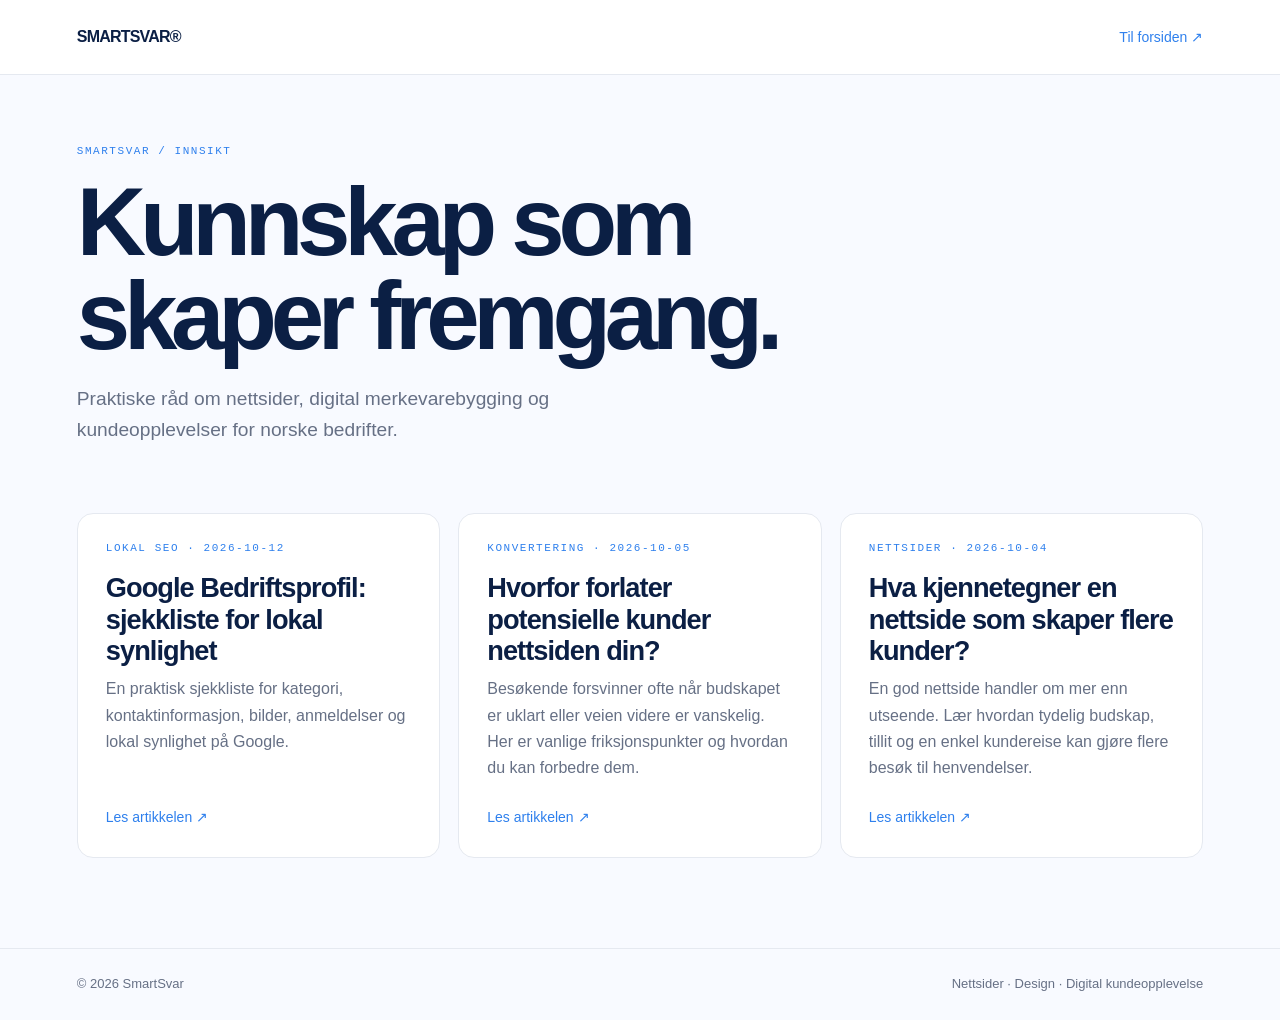
==== public/blog/index.html @ bfed8d49 "Add weekly local SEO guide on Google Business Profile" ====
<!doctype html>
<html lang="no"><head><meta charset="utf-8"><meta name="viewport" content="width=device-width, initial-scale=1"><title>Artikler og innsikt | SmartSvar</title><meta name="description" content="Praktiske råd om nettsider, digital merkevarebygging og kundeopplevelser for norske bedrifter."><link rel="canonical" href="https://smartsvar.no/blog/"><meta property="og:title" content="Artikler og innsikt | SmartSvar"><meta property="og:description" content="Praktiske råd om nettsider, digital merkevarebygging og kundeopplevelser."><style>
:root{--ink:#0b1f44;--blue:#2f80ed;--muted:#667085;--line:#e5e9f0}*{box-sizing:border-box}body{margin:0;background:#f8faff;color:var(--ink);font-family:Inter,Arial,sans-serif;line-height:1.65}.top{padding:24px 6vw;border-bottom:1px solid var(--line);display:flex;justify-content:space-between;align-items:center;background:#fff}.brand{font-weight:800;letter-spacing:-.05em;color:var(--ink);text-decoration:none}.top a:last-child{color:var(--blue);text-decoration:none;font-size:14px}.hero{padding:70px 6vw 48px;max-width:1000px}.eyebrow{text-transform:uppercase;letter-spacing:.14em;font:11px monospace;color:var(--blue)}h1{font-size:clamp(3rem,8vw,6rem);line-height:.98;letter-spacing:-.065em;margin:18px 0}.hero p{font-size:1.2rem;color:#667085;max-width:620px}.grid{display:grid;grid-template-columns:repeat(auto-fit,minmax(280px,1fr));gap:18px;padding:0 6vw 90px}.card{display:flex;flex-direction:column;min-height:270px;background:#fff;border:1px solid var(--line);border-radius:16px;padding:28px;color:inherit;text-decoration:none;transition:transform .2s,border-color .2s}.card:hover{transform:translateY(-3px);border-color:#9bbdf4}.card h2{font-size:1.7rem;line-height:1.15;letter-spacing:-.035em;margin:18px 0 10px}.card p{color:#667085;margin:0 0 24px}.card span{color:var(--blue);margin-top:auto;font-size:14px}.empty{color:var(--muted)}.footer{border-top:1px solid var(--line);padding:24px 6vw;color:var(--muted);font-size:13px;display:flex;justify-content:space-between;gap:16px;flex-wrap:wrap}
</style></head><body><header class="top"><a class="brand" href="/">SMARTSVAR®</a><a href="/">Til forsiden ↗</a></header><main><section class="hero"><div class="eyebrow">SMARTSVAR / INNSIKT</div><h1>Kunnskap som<br>skaper fremgang.</h1><p>Praktiske råd om nettsider, digital merkevarebygging og kundeopplevelser for norske bedrifter.</p></section><section class="grid"><a class="card" href="/blog/google-bedriftsprofil-lokal-synlighet/"><div class="eyebrow">Lokal SEO · 2026-10-12</div><h2>Google Bedriftsprofil: sjekkliste for lokal synlighet</h2><p>En praktisk sjekkliste for kategori, kontaktinformasjon, bilder, anmeldelser og lokal synlighet på Google.</p><span>Les artikkelen ↗</span></a>
<a class="card" href="/blog/derfor-forlater-kunder-nettsiden/"><div class="eyebrow">Konvertering · 2026-10-05</div><h2>Hvorfor forlater potensielle kunder nettsiden din?</h2><p>Besøkende forsvinner ofte når budskapet er uklart eller veien videre er vanskelig. Her er vanlige friksjonspunkter og hvordan du kan forbedre dem.</p><span>Les artikkelen ↗</span></a>
<a class="card" href="/blog/nettside-som-skaper-kunder/"><div class="eyebrow">Nettsider · 2026-10-04</div><h2>Hva kjennetegner en nettside som skaper flere kunder?</h2><p>En god nettside handler om mer enn utseende. Lær hvordan tydelig budskap, tillit og en enkel kundereise kan gjøre flere besøk til henvendelser.</p><span>Les artikkelen ↗</span></a></section></main><footer class="footer"><span>© 2026 SmartSvar</span><span>Nettsider · Design · Digital kundeopplevelse</span></footer></body></html>
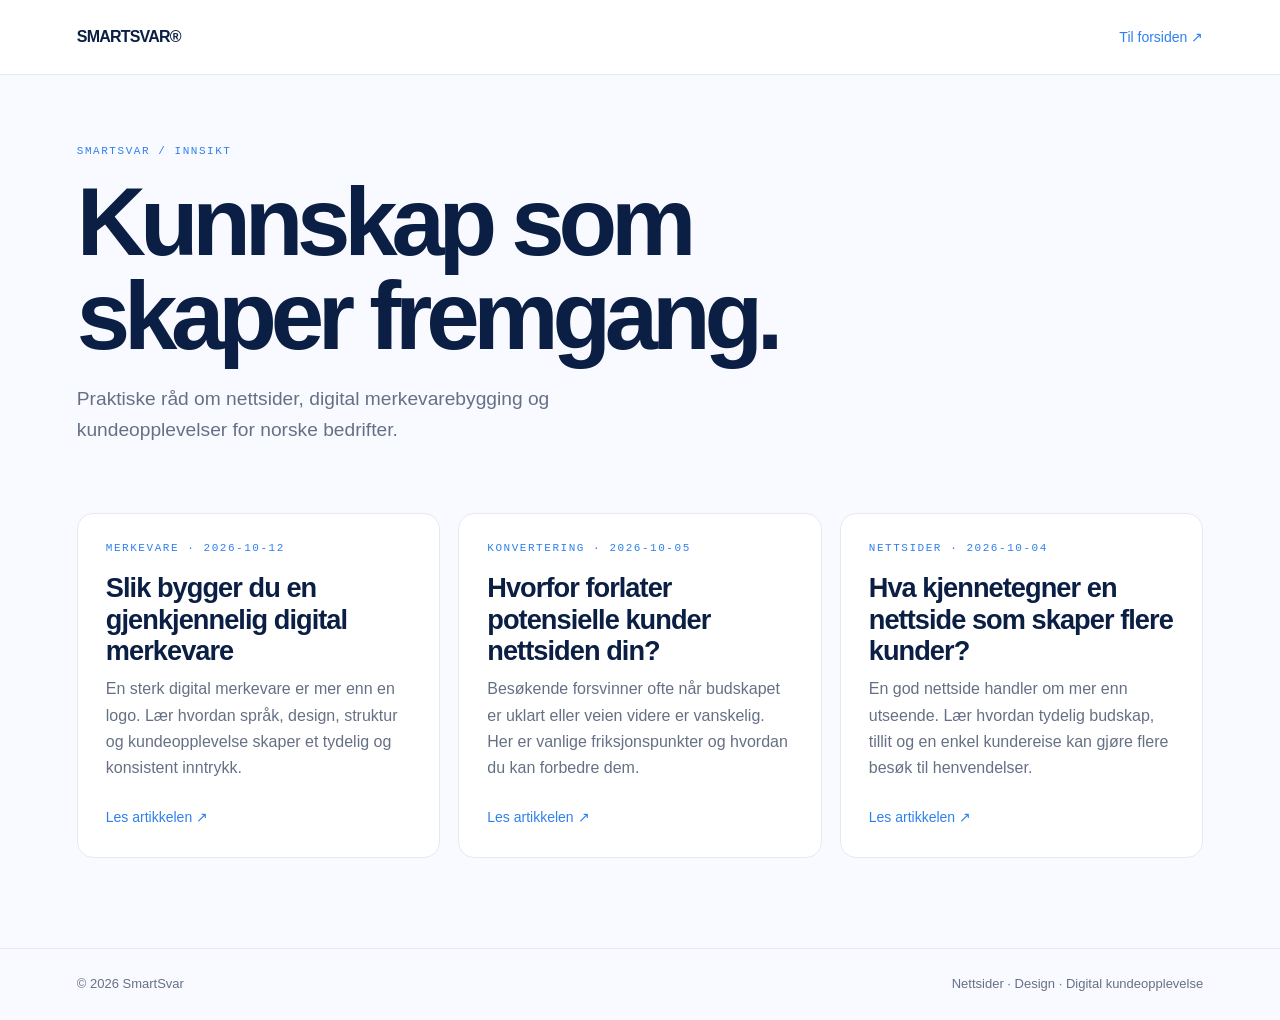
==== commit 77f61b8a: "Publish scheduled SmartSvar blog article" ====
--- a/public/blog/index.html
+++ b/public/blog/index.html
@@ -1,6 +1,6 @@
 <!doctype html>
 <html lang="no"><head><meta charset="utf-8"><meta name="viewport" content="width=device-width, initial-scale=1"><title>Artikler og innsikt | SmartSvar</title><meta name="description" content="Praktiske råd om nettsider, digital merkevarebygging og kundeopplevelser for norske bedrifter."><link rel="canonical" href="https://smartsvar.no/blog/"><meta property="og:title" content="Artikler og innsikt | SmartSvar"><meta property="og:description" content="Praktiske råd om nettsider, digital merkevarebygging og kundeopplevelser."><style>
 :root{--ink:#0b1f44;--blue:#2f80ed;--muted:#667085;--line:#e5e9f0}*{box-sizing:border-box}body{margin:0;background:#f8faff;color:var(--ink);font-family:Inter,Arial,sans-serif;line-height:1.65}.top{padding:24px 6vw;border-bottom:1px solid var(--line);display:flex;justify-content:space-between;align-items:center;background:#fff}.brand{font-weight:800;letter-spacing:-.05em;color:var(--ink);text-decoration:none}.top a:last-child{color:var(--blue);text-decoration:none;font-size:14px}.hero{padding:70px 6vw 48px;max-width:1000px}.eyebrow{text-transform:uppercase;letter-spacing:.14em;font:11px monospace;color:var(--blue)}h1{font-size:clamp(3rem,8vw,6rem);line-height:.98;letter-spacing:-.065em;margin:18px 0}.hero p{font-size:1.2rem;color:#667085;max-width:620px}.grid{display:grid;grid-template-columns:repeat(auto-fit,minmax(280px,1fr));gap:18px;padding:0 6vw 90px}.card{display:flex;flex-direction:column;min-height:270px;background:#fff;border:1px solid var(--line);border-radius:16px;padding:28px;color:inherit;text-decoration:none;transition:transform .2s,border-color .2s}.card:hover{transform:translateY(-3px);border-color:#9bbdf4}.card h2{font-size:1.7rem;line-height:1.15;letter-spacing:-.035em;margin:18px 0 10px}.card p{color:#667085;margin:0 0 24px}.card span{color:var(--blue);margin-top:auto;font-size:14px}.empty{color:var(--muted)}.footer{border-top:1px solid var(--line);padding:24px 6vw;color:var(--muted);font-size:13px;display:flex;justify-content:space-between;gap:16px;flex-wrap:wrap}
-</style></head><body><header class="top"><a class="brand" href="/">SMARTSVAR®</a><a href="/">Til forsiden ↗</a></header><main><section class="hero"><div class="eyebrow">SMARTSVAR / INNSIKT</div><h1>Kunnskap som<br>skaper fremgang.</h1><p>Praktiske råd om nettsider, digital merkevarebygging og kundeopplevelser for norske bedrifter.</p></section><section class="grid"><a class="card" href="/blog/google-bedriftsprofil-lokal-synlighet/"><div class="eyebrow">Lokal SEO · 2026-10-12</div><h2>Google Bedriftsprofil: sjekkliste for lokal synlighet</h2><p>En praktisk sjekkliste for kategori, kontaktinformasjon, bilder, anmeldelser og lokal synlighet på Google.</p><span>Les artikkelen ↗</span></a>
+</style></head><body><header class="top"><a class="brand" href="/">SMARTSVAR®</a><a href="/">Til forsiden ↗</a></header><main><section class="hero"><div class="eyebrow">SMARTSVAR / INNSIKT</div><h1>Kunnskap som<br>skaper fremgang.</h1><p>Praktiske råd om nettsider, digital merkevarebygging og kundeopplevelser for norske bedrifter.</p></section><section class="grid"><a class="card" href="/blog/slik-bygger-du-en-gjenkjennelig-merkevare/"><div class="eyebrow">Merkevare · 2026-10-12</div><h2>Slik bygger du en gjenkjennelig digital merkevare</h2><p>En sterk digital merkevare er mer enn en logo. Lær hvordan språk, design, struktur og kundeopplevelse skaper et tydelig og konsistent inntrykk.</p><span>Les artikkelen ↗</span></a>
 <a class="card" href="/blog/derfor-forlater-kunder-nettsiden/"><div class="eyebrow">Konvertering · 2026-10-05</div><h2>Hvorfor forlater potensielle kunder nettsiden din?</h2><p>Besøkende forsvinner ofte når budskapet er uklart eller veien videre er vanskelig. Her er vanlige friksjonspunkter og hvordan du kan forbedre dem.</p><span>Les artikkelen ↗</span></a>
 <a class="card" href="/blog/nettside-som-skaper-kunder/"><div class="eyebrow">Nettsider · 2026-10-04</div><h2>Hva kjennetegner en nettside som skaper flere kunder?</h2><p>En god nettside handler om mer enn utseende. Lær hvordan tydelig budskap, tillit og en enkel kundereise kan gjøre flere besøk til henvendelser.</p><span>Les artikkelen ↗</span></a></section></main><footer class="footer"><span>© 2026 SmartSvar</span><span>Nettsider · Design · Digital kundeopplevelse</span></footer></body></html>
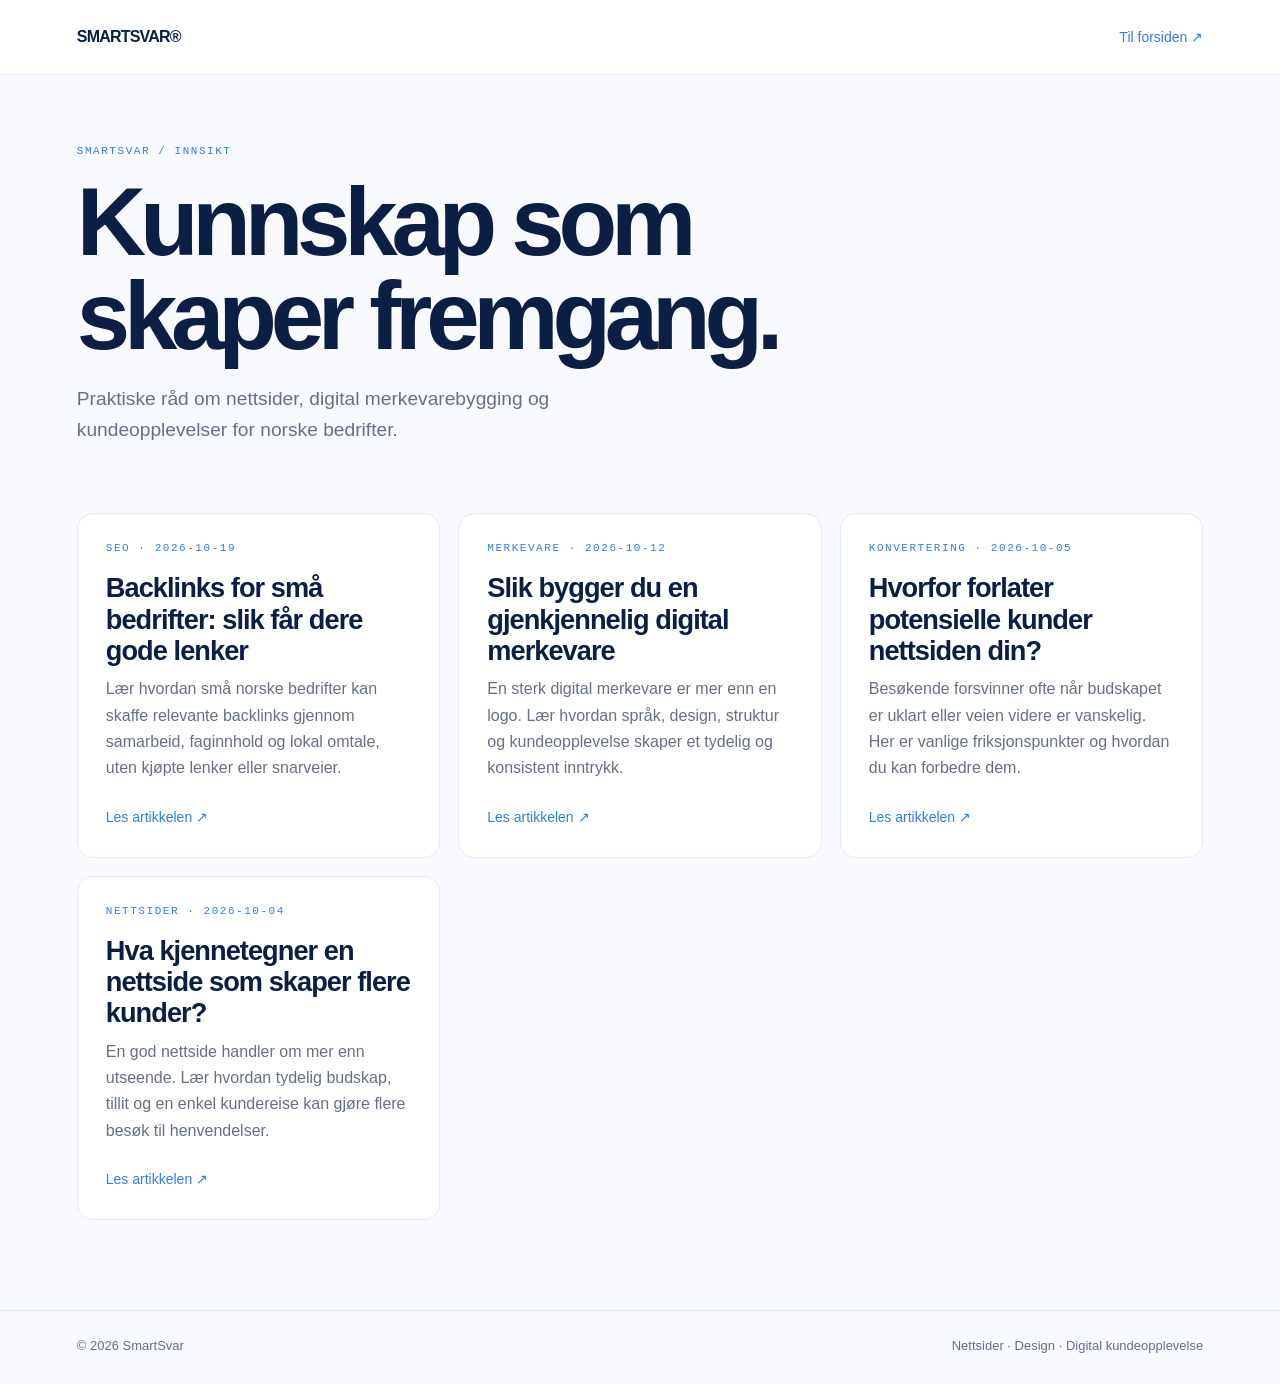
==== commit fb088cb1: "Index backlinks guide, update sitemap and preserve weekly blog queue" ====
--- a/public/blog/index.html
+++ b/public/blog/index.html
@@ -1,6 +1,7 @@
 <!doctype html>
 <html lang="no"><head><meta charset="utf-8"><meta name="viewport" content="width=device-width, initial-scale=1"><title>Artikler og innsikt | SmartSvar</title><meta name="description" content="Praktiske råd om nettsider, digital merkevarebygging og kundeopplevelser for norske bedrifter."><link rel="canonical" href="https://smartsvar.no/blog/"><meta property="og:title" content="Artikler og innsikt | SmartSvar"><meta property="og:description" content="Praktiske råd om nettsider, digital merkevarebygging og kundeopplevelser."><style>
 :root{--ink:#0b1f44;--blue:#2f80ed;--muted:#667085;--line:#e5e9f0}*{box-sizing:border-box}body{margin:0;background:#f8faff;color:var(--ink);font-family:Inter,Arial,sans-serif;line-height:1.65}.top{padding:24px 6vw;border-bottom:1px solid var(--line);display:flex;justify-content:space-between;align-items:center;background:#fff}.brand{font-weight:800;letter-spacing:-.05em;color:var(--ink);text-decoration:none}.top a:last-child{color:var(--blue);text-decoration:none;font-size:14px}.hero{padding:70px 6vw 48px;max-width:1000px}.eyebrow{text-transform:uppercase;letter-spacing:.14em;font:11px monospace;color:var(--blue)}h1{font-size:clamp(3rem,8vw,6rem);line-height:.98;letter-spacing:-.065em;margin:18px 0}.hero p{font-size:1.2rem;color:#667085;max-width:620px}.grid{display:grid;grid-template-columns:repeat(auto-fit,minmax(280px,1fr));gap:18px;padding:0 6vw 90px}.card{display:flex;flex-direction:column;min-height:270px;background:#fff;border:1px solid var(--line);border-radius:16px;padding:28px;color:inherit;text-decoration:none;transition:transform .2s,border-color .2s}.card:hover{transform:translateY(-3px);border-color:#9bbdf4}.card h2{font-size:1.7rem;line-height:1.15;letter-spacing:-.035em;margin:18px 0 10px}.card p{color:#667085;margin:0 0 24px}.card span{color:var(--blue);margin-top:auto;font-size:14px}.empty{color:var(--muted)}.footer{border-top:1px solid var(--line);padding:24px 6vw;color:var(--muted);font-size:13px;display:flex;justify-content:space-between;gap:16px;flex-wrap:wrap}
-</style></head><body><header class="top"><a class="brand" href="/">SMARTSVAR®</a><a href="/">Til forsiden ↗</a></header><main><section class="hero"><div class="eyebrow">SMARTSVAR / INNSIKT</div><h1>Kunnskap som<br>skaper fremgang.</h1><p>Praktiske råd om nettsider, digital merkevarebygging og kundeopplevelser for norske bedrifter.</p></section><section class="grid"><a class="card" href="/blog/slik-bygger-du-en-gjenkjennelig-merkevare/"><div class="eyebrow">Merkevare · 2026-10-12</div><h2>Slik bygger du en gjenkjennelig digital merkevare</h2><p>En sterk digital merkevare er mer enn en logo. Lær hvordan språk, design, struktur og kundeopplevelse skaper et tydelig og konsistent inntrykk.</p><span>Les artikkelen ↗</span></a>
+</style></head><body><header class="top"><a class="brand" href="/">SMARTSVAR®</a><a href="/">Til forsiden ↗</a></header><main><section class="hero"><div class="eyebrow">SMARTSVAR / INNSIKT</div><h1>Kunnskap som<br>skaper fremgang.</h1><p>Praktiske råd om nettsider, digital merkevarebygging og kundeopplevelser for norske bedrifter.</p></section><section class="grid"><a class="card" href="/blog/backlinks-for-sma-bedrifter/"><div class="eyebrow">SEO · 2026-10-19</div><h2>Backlinks for små bedrifter: slik får dere gode lenker</h2><p>Lær hvordan små norske bedrifter kan skaffe relevante backlinks gjennom samarbeid, faginnhold og lokal omtale, uten kjøpte lenker eller snarveier.</p><span>Les artikkelen ↗</span></a>
+<a class="card" href="/blog/slik-bygger-du-en-gjenkjennelig-merkevare/"><div class="eyebrow">Merkevare · 2026-10-12</div><h2>Slik bygger du en gjenkjennelig digital merkevare</h2><p>En sterk digital merkevare er mer enn en logo. Lær hvordan språk, design, struktur og kundeopplevelse skaper et tydelig og konsistent inntrykk.</p><span>Les artikkelen ↗</span></a>
 <a class="card" href="/blog/derfor-forlater-kunder-nettsiden/"><div class="eyebrow">Konvertering · 2026-10-05</div><h2>Hvorfor forlater potensielle kunder nettsiden din?</h2><p>Besøkende forsvinner ofte når budskapet er uklart eller veien videre er vanskelig. Her er vanlige friksjonspunkter og hvordan du kan forbedre dem.</p><span>Les artikkelen ↗</span></a>
 <a class="card" href="/blog/nettside-som-skaper-kunder/"><div class="eyebrow">Nettsider · 2026-10-04</div><h2>Hva kjennetegner en nettside som skaper flere kunder?</h2><p>En god nettside handler om mer enn utseende. Lær hvordan tydelig budskap, tillit og en enkel kundereise kan gjøre flere besøk til henvendelser.</p><span>Les artikkelen ↗</span></a></section></main><footer class="footer"><span>© 2026 SmartSvar</span><span>Nettsider · Design · Digital kundeopplevelse</span></footer></body></html>
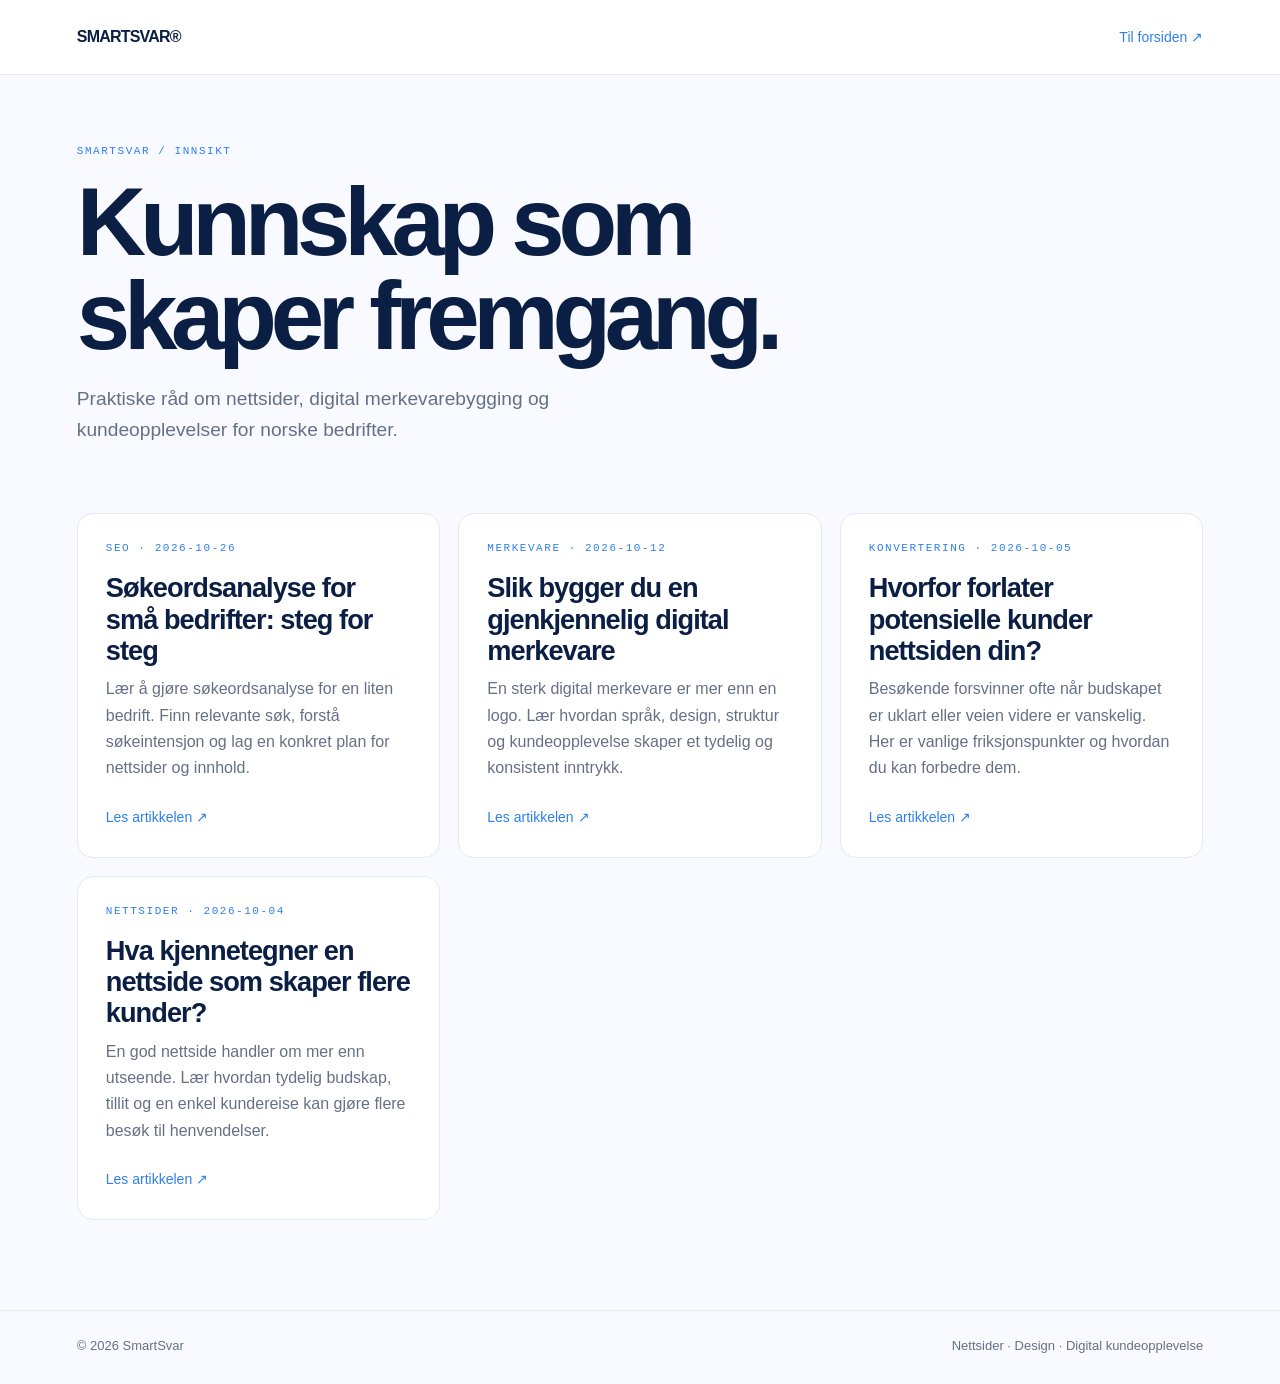
==== commit f9724512: "Blog: prepare keyword research guide (2026-10-26)" ====
--- a/public/blog/index.html
+++ b/public/blog/index.html
@@ -1,7 +1,7 @@
 <!doctype html>
 <html lang="no"><head><meta charset="utf-8"><meta name="viewport" content="width=device-width, initial-scale=1"><title>Artikler og innsikt | SmartSvar</title><meta name="description" content="Praktiske råd om nettsider, digital merkevarebygging og kundeopplevelser for norske bedrifter."><link rel="canonical" href="https://smartsvar.no/blog/"><meta property="og:title" content="Artikler og innsikt | SmartSvar"><meta property="og:description" content="Praktiske råd om nettsider, digital merkevarebygging og kundeopplevelser."><style>
 :root{--ink:#0b1f44;--blue:#2f80ed;--muted:#667085;--line:#e5e9f0}*{box-sizing:border-box}body{margin:0;background:#f8faff;color:var(--ink);font-family:Inter,Arial,sans-serif;line-height:1.65}.top{padding:24px 6vw;border-bottom:1px solid var(--line);display:flex;justify-content:space-between;align-items:center;background:#fff}.brand{font-weight:800;letter-spacing:-.05em;color:var(--ink);text-decoration:none}.top a:last-child{color:var(--blue);text-decoration:none;font-size:14px}.hero{padding:70px 6vw 48px;max-width:1000px}.eyebrow{text-transform:uppercase;letter-spacing:.14em;font:11px monospace;color:var(--blue)}h1{font-size:clamp(3rem,8vw,6rem);line-height:.98;letter-spacing:-.065em;margin:18px 0}.hero p{font-size:1.2rem;color:#667085;max-width:620px}.grid{display:grid;grid-template-columns:repeat(auto-fit,minmax(280px,1fr));gap:18px;padding:0 6vw 90px}.card{display:flex;flex-direction:column;min-height:270px;background:#fff;border:1px solid var(--line);border-radius:16px;padding:28px;color:inherit;text-decoration:none;transition:transform .2s,border-color .2s}.card:hover{transform:translateY(-3px);border-color:#9bbdf4}.card h2{font-size:1.7rem;line-height:1.15;letter-spacing:-.035em;margin:18px 0 10px}.card p{color:#667085;margin:0 0 24px}.card span{color:var(--blue);margin-top:auto;font-size:14px}.empty{color:var(--muted)}.footer{border-top:1px solid var(--line);padding:24px 6vw;color:var(--muted);font-size:13px;display:flex;justify-content:space-between;gap:16px;flex-wrap:wrap}
-</style></head><body><header class="top"><a class="brand" href="/">SMARTSVAR®</a><a href="/">Til forsiden ↗</a></header><main><section class="hero"><div class="eyebrow">SMARTSVAR / INNSIKT</div><h1>Kunnskap som<br>skaper fremgang.</h1><p>Praktiske råd om nettsider, digital merkevarebygging og kundeopplevelser for norske bedrifter.</p></section><section class="grid"><a class="card" href="/blog/backlinks-for-sma-bedrifter/"><div class="eyebrow">SEO · 2026-10-19</div><h2>Backlinks for små bedrifter: slik får dere gode lenker</h2><p>Lær hvordan små norske bedrifter kan skaffe relevante backlinks gjennom samarbeid, faginnhold og lokal omtale, uten kjøpte lenker eller snarveier.</p><span>Les artikkelen ↗</span></a>
+</style></head><body><header class="top"><a class="brand" href="/">SMARTSVAR®</a><a href="/">Til forsiden ↗</a></header><main><section class="hero"><div class="eyebrow">SMARTSVAR / INNSIKT</div><h1>Kunnskap som<br>skaper fremgang.</h1><p>Praktiske råd om nettsider, digital merkevarebygging og kundeopplevelser for norske bedrifter.</p></section><section class="grid"><a class="card" href="/blog/sokeordsanalyse-sma-bedrifter/"><div class="eyebrow">SEO · 2026-10-26</div><h2>Søkeordsanalyse for små bedrifter: steg for steg</h2><p>Lær å gjøre søkeordsanalyse for en liten bedrift. Finn relevante søk, forstå søkeintensjon og lag en konkret plan for nettsider og innhold.</p><span>Les artikkelen ↗</span></a>
 <a class="card" href="/blog/slik-bygger-du-en-gjenkjennelig-merkevare/"><div class="eyebrow">Merkevare · 2026-10-12</div><h2>Slik bygger du en gjenkjennelig digital merkevare</h2><p>En sterk digital merkevare er mer enn en logo. Lær hvordan språk, design, struktur og kundeopplevelse skaper et tydelig og konsistent inntrykk.</p><span>Les artikkelen ↗</span></a>
 <a class="card" href="/blog/derfor-forlater-kunder-nettsiden/"><div class="eyebrow">Konvertering · 2026-10-05</div><h2>Hvorfor forlater potensielle kunder nettsiden din?</h2><p>Besøkende forsvinner ofte når budskapet er uklart eller veien videre er vanskelig. Her er vanlige friksjonspunkter og hvordan du kan forbedre dem.</p><span>Les artikkelen ↗</span></a>
 <a class="card" href="/blog/nettside-som-skaper-kunder/"><div class="eyebrow">Nettsider · 2026-10-04</div><h2>Hva kjennetegner en nettside som skaper flere kunder?</h2><p>En god nettside handler om mer enn utseende. Lær hvordan tydelig budskap, tillit og en enkel kundereise kan gjøre flere besøk til henvendelser.</p><span>Les artikkelen ↗</span></a></section></main><footer class="footer"><span>© 2026 SmartSvar</span><span>Nettsider · Design · Digital kundeopplevelse</span></footer></body></html>
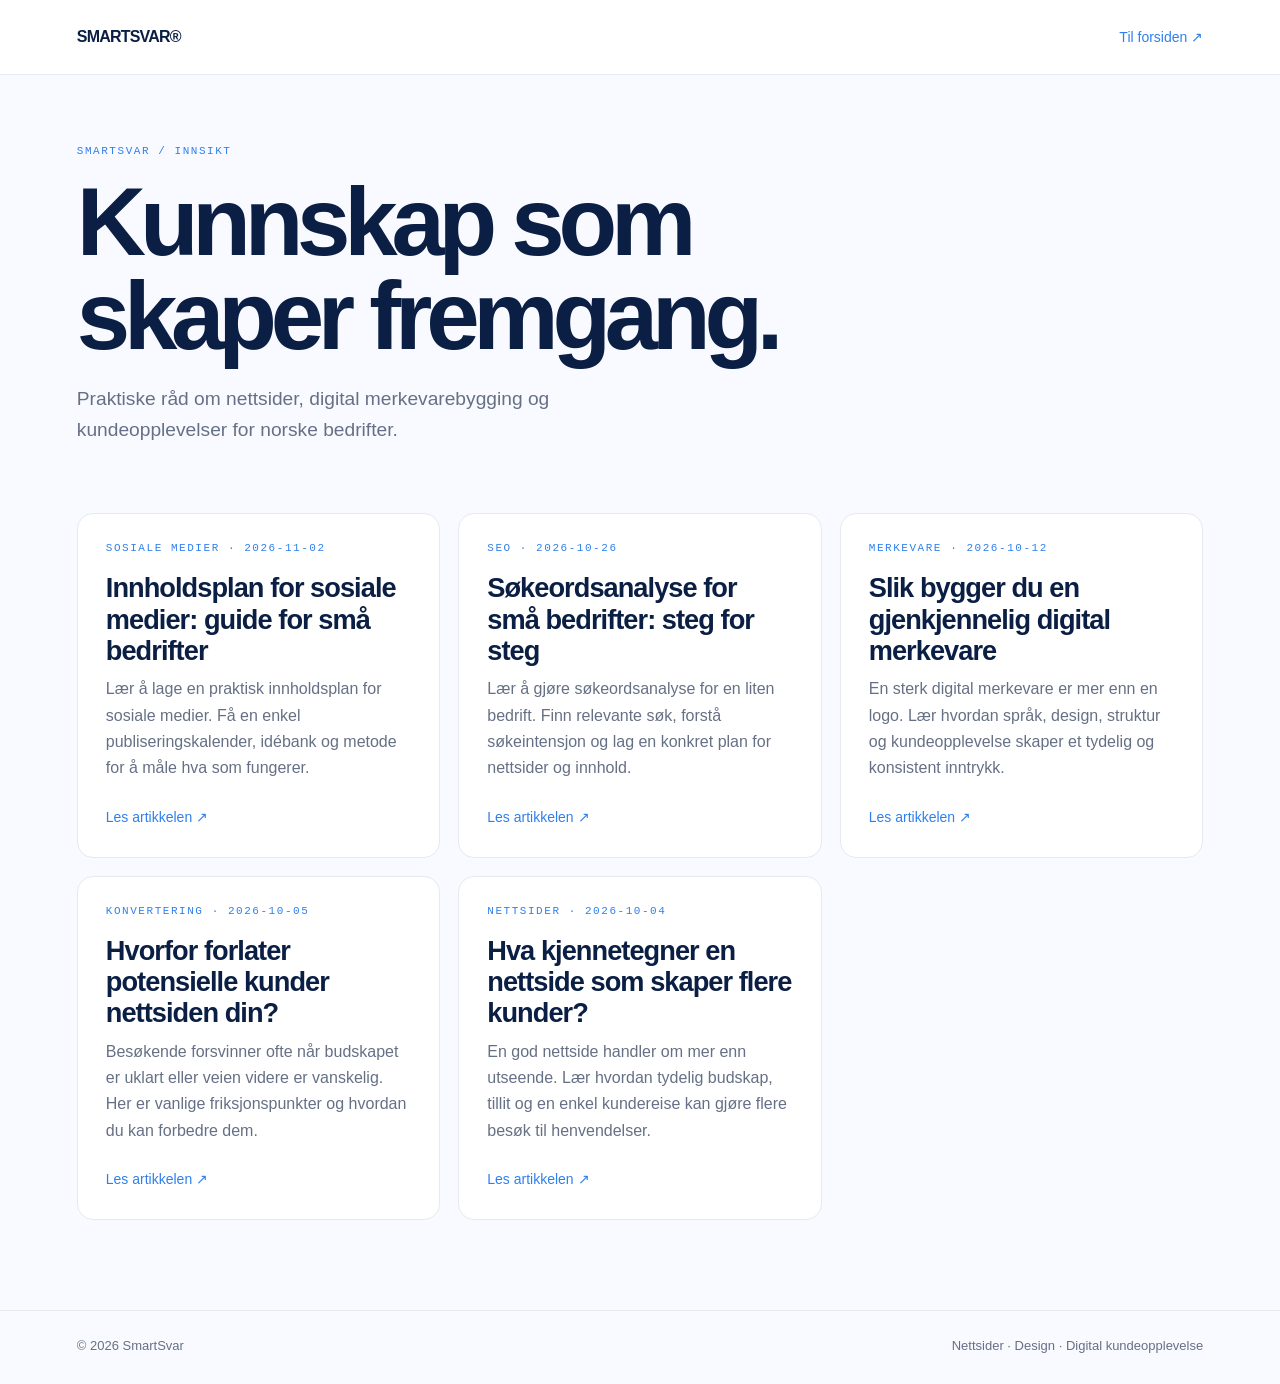
==== commit b643dd35: "Blogg 02.11.2026: Innholdsplan for sosiale medier: guide for små bedrifter" ====
--- a/public/blog/index.html
+++ b/public/blog/index.html
@@ -1,7 +1,8 @@
 <!doctype html>
 <html lang="no"><head><meta charset="utf-8"><meta name="viewport" content="width=device-width, initial-scale=1"><title>Artikler og innsikt | SmartSvar</title><meta name="description" content="Praktiske råd om nettsider, digital merkevarebygging og kundeopplevelser for norske bedrifter."><link rel="canonical" href="https://smartsvar.no/blog/"><meta property="og:title" content="Artikler og innsikt | SmartSvar"><meta property="og:description" content="Praktiske råd om nettsider, digital merkevarebygging og kundeopplevelser."><style>
 :root{--ink:#0b1f44;--blue:#2f80ed;--muted:#667085;--line:#e5e9f0}*{box-sizing:border-box}body{margin:0;background:#f8faff;color:var(--ink);font-family:Inter,Arial,sans-serif;line-height:1.65}.top{padding:24px 6vw;border-bottom:1px solid var(--line);display:flex;justify-content:space-between;align-items:center;background:#fff}.brand{font-weight:800;letter-spacing:-.05em;color:var(--ink);text-decoration:none}.top a:last-child{color:var(--blue);text-decoration:none;font-size:14px}.hero{padding:70px 6vw 48px;max-width:1000px}.eyebrow{text-transform:uppercase;letter-spacing:.14em;font:11px monospace;color:var(--blue)}h1{font-size:clamp(3rem,8vw,6rem);line-height:.98;letter-spacing:-.065em;margin:18px 0}.hero p{font-size:1.2rem;color:#667085;max-width:620px}.grid{display:grid;grid-template-columns:repeat(auto-fit,minmax(280px,1fr));gap:18px;padding:0 6vw 90px}.card{display:flex;flex-direction:column;min-height:270px;background:#fff;border:1px solid var(--line);border-radius:16px;padding:28px;color:inherit;text-decoration:none;transition:transform .2s,border-color .2s}.card:hover{transform:translateY(-3px);border-color:#9bbdf4}.card h2{font-size:1.7rem;line-height:1.15;letter-spacing:-.035em;margin:18px 0 10px}.card p{color:#667085;margin:0 0 24px}.card span{color:var(--blue);margin-top:auto;font-size:14px}.empty{color:var(--muted)}.footer{border-top:1px solid var(--line);padding:24px 6vw;color:var(--muted);font-size:13px;display:flex;justify-content:space-between;gap:16px;flex-wrap:wrap}
-</style></head><body><header class="top"><a class="brand" href="/">SMARTSVAR®</a><a href="/">Til forsiden ↗</a></header><main><section class="hero"><div class="eyebrow">SMARTSVAR / INNSIKT</div><h1>Kunnskap som<br>skaper fremgang.</h1><p>Praktiske råd om nettsider, digital merkevarebygging og kundeopplevelser for norske bedrifter.</p></section><section class="grid"><a class="card" href="/blog/sokeordsanalyse-sma-bedrifter/"><div class="eyebrow">SEO · 2026-10-26</div><h2>Søkeordsanalyse for små bedrifter: steg for steg</h2><p>Lær å gjøre søkeordsanalyse for en liten bedrift. Finn relevante søk, forstå søkeintensjon og lag en konkret plan for nettsider og innhold.</p><span>Les artikkelen ↗</span></a>
+</style></head><body><header class="top"><a class="brand" href="/">SMARTSVAR®</a><a href="/">Til forsiden ↗</a></header><main><section class="hero"><div class="eyebrow">SMARTSVAR / INNSIKT</div><h1>Kunnskap som<br>skaper fremgang.</h1><p>Praktiske råd om nettsider, digital merkevarebygging og kundeopplevelser for norske bedrifter.</p></section><section class="grid"><a class="card" href="/blog/innholdsplan-sosiale-medier-bedrifter/"><div class="eyebrow">Sosiale medier · 2026-11-02</div><h2>Innholdsplan for sosiale medier: guide for små bedrifter</h2><p>Lær å lage en praktisk innholdsplan for sosiale medier. Få en enkel publiseringskalender, idébank og metode for å måle hva som fungerer.</p><span>Les artikkelen ↗</span></a>
+<a class="card" href="/blog/sokeordsanalyse-sma-bedrifter/"><div class="eyebrow">SEO · 2026-10-26</div><h2>Søkeordsanalyse for små bedrifter: steg for steg</h2><p>Lær å gjøre søkeordsanalyse for en liten bedrift. Finn relevante søk, forstå søkeintensjon og lag en konkret plan for nettsider og innhold.</p><span>Les artikkelen ↗</span></a>
 <a class="card" href="/blog/slik-bygger-du-en-gjenkjennelig-merkevare/"><div class="eyebrow">Merkevare · 2026-10-12</div><h2>Slik bygger du en gjenkjennelig digital merkevare</h2><p>En sterk digital merkevare er mer enn en logo. Lær hvordan språk, design, struktur og kundeopplevelse skaper et tydelig og konsistent inntrykk.</p><span>Les artikkelen ↗</span></a>
 <a class="card" href="/blog/derfor-forlater-kunder-nettsiden/"><div class="eyebrow">Konvertering · 2026-10-05</div><h2>Hvorfor forlater potensielle kunder nettsiden din?</h2><p>Besøkende forsvinner ofte når budskapet er uklart eller veien videre er vanskelig. Her er vanlige friksjonspunkter og hvordan du kan forbedre dem.</p><span>Les artikkelen ↗</span></a>
 <a class="card" href="/blog/nettside-som-skaper-kunder/"><div class="eyebrow">Nettsider · 2026-10-04</div><h2>Hva kjennetegner en nettside som skaper flere kunder?</h2><p>En god nettside handler om mer enn utseende. Lær hvordan tydelig budskap, tillit og en enkel kundereise kan gjøre flere besøk til henvendelser.</p><span>Les artikkelen ↗</span></a></section></main><footer class="footer"><span>© 2026 SmartSvar</span><span>Nettsider · Design · Digital kundeopplevelse</span></footer></body></html>
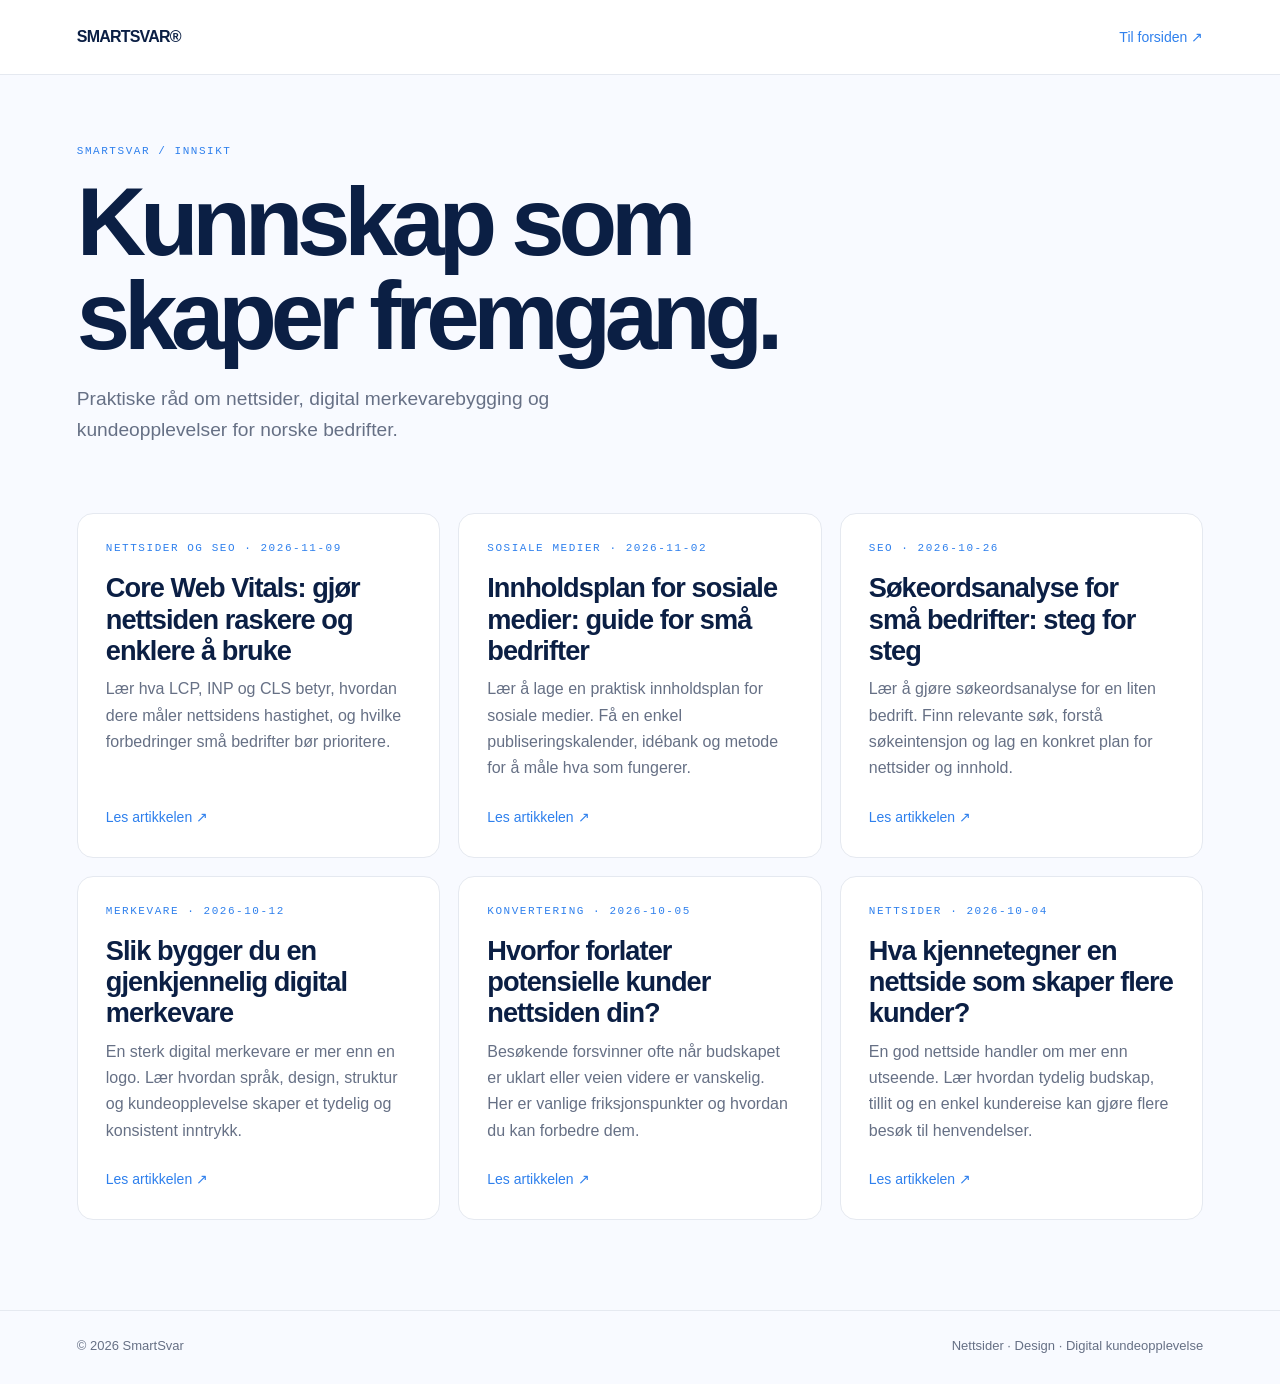
==== commit b4527ecc: "blog: include Core Web Vitals article in public/blog/index.html" ====
--- a/public/blog/index.html
+++ b/public/blog/index.html
@@ -1,7 +1,8 @@
 <!doctype html>
 <html lang="no"><head><meta charset="utf-8"><meta name="viewport" content="width=device-width, initial-scale=1"><title>Artikler og innsikt | SmartSvar</title><meta name="description" content="Praktiske råd om nettsider, digital merkevarebygging og kundeopplevelser for norske bedrifter."><link rel="canonical" href="https://smartsvar.no/blog/"><meta property="og:title" content="Artikler og innsikt | SmartSvar"><meta property="og:description" content="Praktiske råd om nettsider, digital merkevarebygging og kundeopplevelser."><style>
 :root{--ink:#0b1f44;--blue:#2f80ed;--muted:#667085;--line:#e5e9f0}*{box-sizing:border-box}body{margin:0;background:#f8faff;color:var(--ink);font-family:Inter,Arial,sans-serif;line-height:1.65}.top{padding:24px 6vw;border-bottom:1px solid var(--line);display:flex;justify-content:space-between;align-items:center;background:#fff}.brand{font-weight:800;letter-spacing:-.05em;color:var(--ink);text-decoration:none}.top a:last-child{color:var(--blue);text-decoration:none;font-size:14px}.hero{padding:70px 6vw 48px;max-width:1000px}.eyebrow{text-transform:uppercase;letter-spacing:.14em;font:11px monospace;color:var(--blue)}h1{font-size:clamp(3rem,8vw,6rem);line-height:.98;letter-spacing:-.065em;margin:18px 0}.hero p{font-size:1.2rem;color:#667085;max-width:620px}.grid{display:grid;grid-template-columns:repeat(auto-fit,minmax(280px,1fr));gap:18px;padding:0 6vw 90px}.card{display:flex;flex-direction:column;min-height:270px;background:#fff;border:1px solid var(--line);border-radius:16px;padding:28px;color:inherit;text-decoration:none;transition:transform .2s,border-color .2s}.card:hover{transform:translateY(-3px);border-color:#9bbdf4}.card h2{font-size:1.7rem;line-height:1.15;letter-spacing:-.035em;margin:18px 0 10px}.card p{color:#667085;margin:0 0 24px}.card span{color:var(--blue);margin-top:auto;font-size:14px}.empty{color:var(--muted)}.footer{border-top:1px solid var(--line);padding:24px 6vw;color:var(--muted);font-size:13px;display:flex;justify-content:space-between;gap:16px;flex-wrap:wrap}
-</style></head><body><header class="top"><a class="brand" href="/">SMARTSVAR®</a><a href="/">Til forsiden ↗</a></header><main><section class="hero"><div class="eyebrow">SMARTSVAR / INNSIKT</div><h1>Kunnskap som<br>skaper fremgang.</h1><p>Praktiske råd om nettsider, digital merkevarebygging og kundeopplevelser for norske bedrifter.</p></section><section class="grid"><a class="card" href="/blog/innholdsplan-sosiale-medier-bedrifter/"><div class="eyebrow">Sosiale medier · 2026-11-02</div><h2>Innholdsplan for sosiale medier: guide for små bedrifter</h2><p>Lær å lage en praktisk innholdsplan for sosiale medier. Få en enkel publiseringskalender, idébank og metode for å måle hva som fungerer.</p><span>Les artikkelen ↗</span></a>
+</style></head><body><header class="top"><a class="brand" href="/">SMARTSVAR®</a><a href="/">Til forsiden ↗</a></header><main><section class="hero"><div class="eyebrow">SMARTSVAR / INNSIKT</div><h1>Kunnskap som<br>skaper fremgang.</h1><p>Praktiske råd om nettsider, digital merkevarebygging og kundeopplevelser for norske bedrifter.</p></section><section class="grid"><a class="card" href="/blog/core-web-vitals-nettside-hastighet/"><div class="eyebrow">Nettsider og SEO · 2026-11-09</div><h2>Core Web Vitals: gjør nettsiden raskere og enklere å bruke</h2><p>Lær hva LCP, INP og CLS betyr, hvordan dere måler nettsidens hastighet, og hvilke forbedringer små bedrifter bør prioritere.</p><span>Les artikkelen ↗</span></a>
+<a class="card" href="/blog/innholdsplan-sosiale-medier-bedrifter/"><div class="eyebrow">Sosiale medier · 2026-11-02</div><h2>Innholdsplan for sosiale medier: guide for små bedrifter</h2><p>Lær å lage en praktisk innholdsplan for sosiale medier. Få en enkel publiseringskalender, idébank og metode for å måle hva som fungerer.</p><span>Les artikkelen ↗</span></a>
 <a class="card" href="/blog/sokeordsanalyse-sma-bedrifter/"><div class="eyebrow">SEO · 2026-10-26</div><h2>Søkeordsanalyse for små bedrifter: steg for steg</h2><p>Lær å gjøre søkeordsanalyse for en liten bedrift. Finn relevante søk, forstå søkeintensjon og lag en konkret plan for nettsider og innhold.</p><span>Les artikkelen ↗</span></a>
 <a class="card" href="/blog/slik-bygger-du-en-gjenkjennelig-merkevare/"><div class="eyebrow">Merkevare · 2026-10-12</div><h2>Slik bygger du en gjenkjennelig digital merkevare</h2><p>En sterk digital merkevare er mer enn en logo. Lær hvordan språk, design, struktur og kundeopplevelse skaper et tydelig og konsistent inntrykk.</p><span>Les artikkelen ↗</span></a>
 <a class="card" href="/blog/derfor-forlater-kunder-nettsiden/"><div class="eyebrow">Konvertering · 2026-10-05</div><h2>Hvorfor forlater potensielle kunder nettsiden din?</h2><p>Besøkende forsvinner ofte når budskapet er uklart eller veien videre er vanskelig. Her er vanlige friksjonspunkter og hvordan du kan forbedre dem.</p><span>Les artikkelen ↗</span></a>
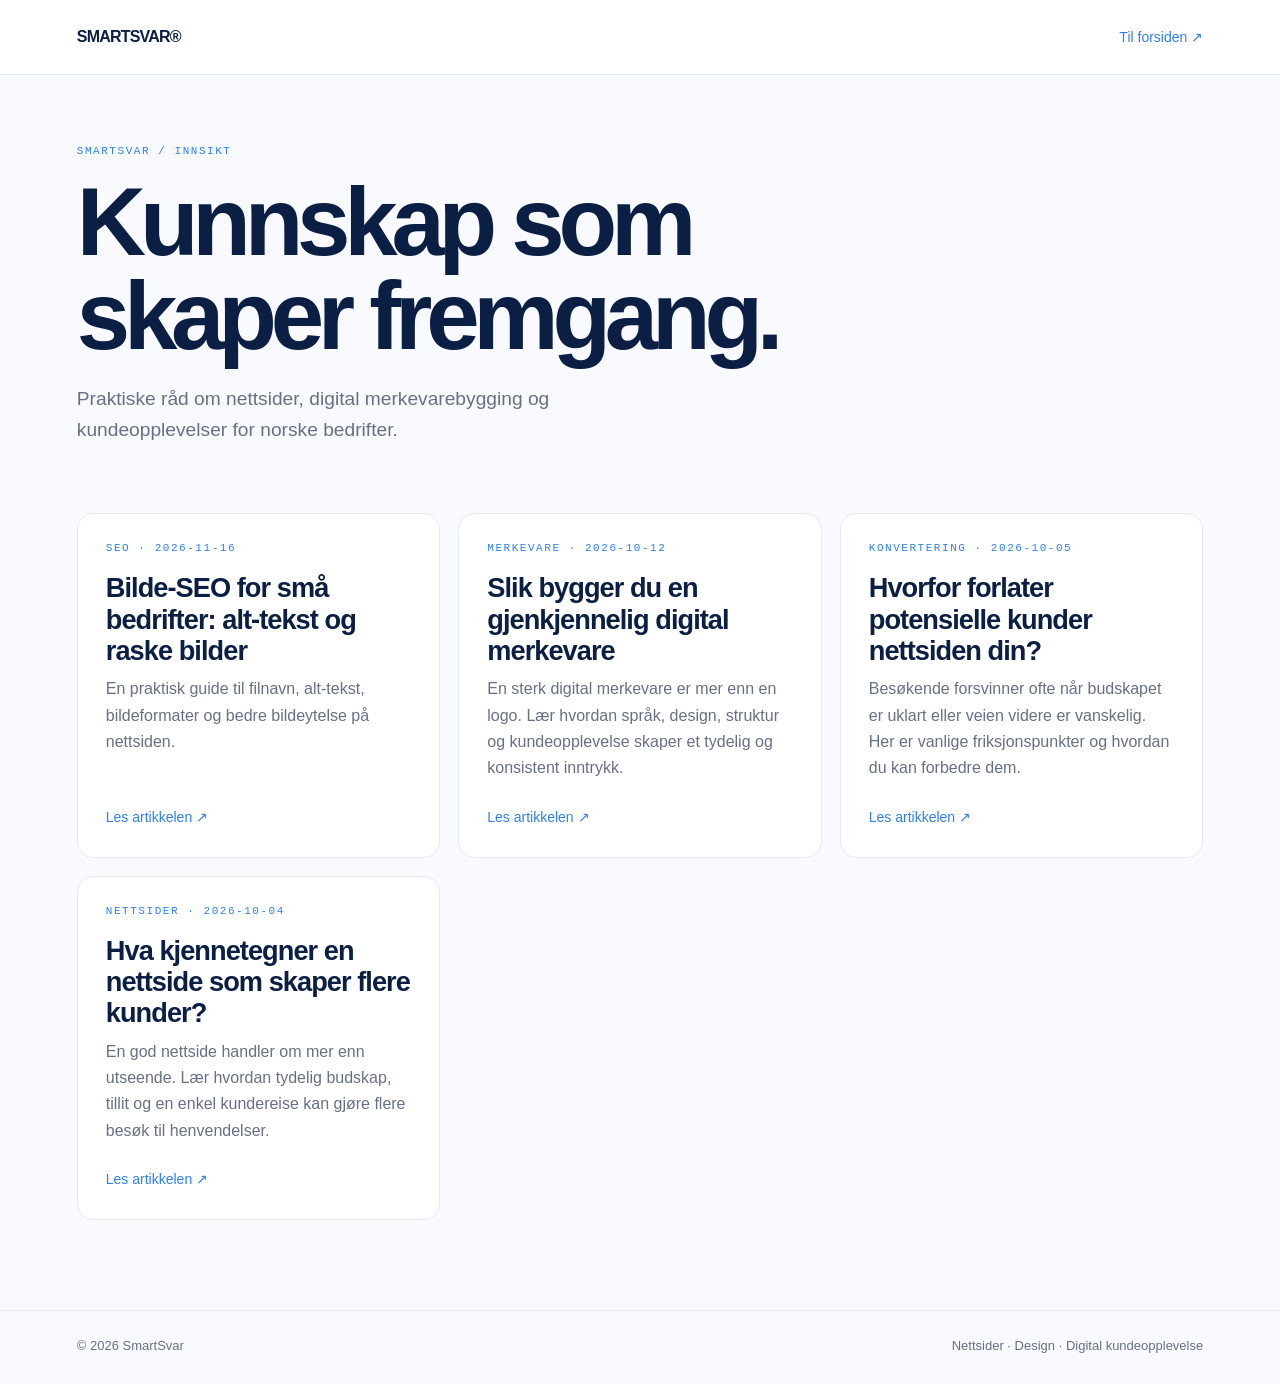
==== commit 6298f421: "blog: add image SEO guide (public/blog/index.html)" ====
--- a/public/blog/index.html
+++ b/public/blog/index.html
@@ -1,9 +1,7 @@
 <!doctype html>
 <html lang="no"><head><meta charset="utf-8"><meta name="viewport" content="width=device-width, initial-scale=1"><title>Artikler og innsikt | SmartSvar</title><meta name="description" content="Praktiske råd om nettsider, digital merkevarebygging og kundeopplevelser for norske bedrifter."><link rel="canonical" href="https://smartsvar.no/blog/"><meta property="og:title" content="Artikler og innsikt | SmartSvar"><meta property="og:description" content="Praktiske råd om nettsider, digital merkevarebygging og kundeopplevelser."><style>
 :root{--ink:#0b1f44;--blue:#2f80ed;--muted:#667085;--line:#e5e9f0}*{box-sizing:border-box}body{margin:0;background:#f8faff;color:var(--ink);font-family:Inter,Arial,sans-serif;line-height:1.65}.top{padding:24px 6vw;border-bottom:1px solid var(--line);display:flex;justify-content:space-between;align-items:center;background:#fff}.brand{font-weight:800;letter-spacing:-.05em;color:var(--ink);text-decoration:none}.top a:last-child{color:var(--blue);text-decoration:none;font-size:14px}.hero{padding:70px 6vw 48px;max-width:1000px}.eyebrow{text-transform:uppercase;letter-spacing:.14em;font:11px monospace;color:var(--blue)}h1{font-size:clamp(3rem,8vw,6rem);line-height:.98;letter-spacing:-.065em;margin:18px 0}.hero p{font-size:1.2rem;color:#667085;max-width:620px}.grid{display:grid;grid-template-columns:repeat(auto-fit,minmax(280px,1fr));gap:18px;padding:0 6vw 90px}.card{display:flex;flex-direction:column;min-height:270px;background:#fff;border:1px solid var(--line);border-radius:16px;padding:28px;color:inherit;text-decoration:none;transition:transform .2s,border-color .2s}.card:hover{transform:translateY(-3px);border-color:#9bbdf4}.card h2{font-size:1.7rem;line-height:1.15;letter-spacing:-.035em;margin:18px 0 10px}.card p{color:#667085;margin:0 0 24px}.card span{color:var(--blue);margin-top:auto;font-size:14px}.empty{color:var(--muted)}.footer{border-top:1px solid var(--line);padding:24px 6vw;color:var(--muted);font-size:13px;display:flex;justify-content:space-between;gap:16px;flex-wrap:wrap}
-</style></head><body><header class="top"><a class="brand" href="/">SMARTSVAR®</a><a href="/">Til forsiden ↗</a></header><main><section class="hero"><div class="eyebrow">SMARTSVAR / INNSIKT</div><h1>Kunnskap som<br>skaper fremgang.</h1><p>Praktiske råd om nettsider, digital merkevarebygging og kundeopplevelser for norske bedrifter.</p></section><section class="grid"><a class="card" href="/blog/core-web-vitals-nettside-hastighet/"><div class="eyebrow">Nettsider og SEO · 2026-11-09</div><h2>Core Web Vitals: gjør nettsiden raskere og enklere å bruke</h2><p>Lær hva LCP, INP og CLS betyr, hvordan dere måler nettsidens hastighet, og hvilke forbedringer små bedrifter bør prioritere.</p><span>Les artikkelen ↗</span></a>
-<a class="card" href="/blog/innholdsplan-sosiale-medier-bedrifter/"><div class="eyebrow">Sosiale medier · 2026-11-02</div><h2>Innholdsplan for sosiale medier: guide for små bedrifter</h2><p>Lær å lage en praktisk innholdsplan for sosiale medier. Få en enkel publiseringskalender, idébank og metode for å måle hva som fungerer.</p><span>Les artikkelen ↗</span></a>
-<a class="card" href="/blog/sokeordsanalyse-sma-bedrifter/"><div class="eyebrow">SEO · 2026-10-26</div><h2>Søkeordsanalyse for små bedrifter: steg for steg</h2><p>Lær å gjøre søkeordsanalyse for en liten bedrift. Finn relevante søk, forstå søkeintensjon og lag en konkret plan for nettsider og innhold.</p><span>Les artikkelen ↗</span></a>
+</style></head><body><header class="top"><a class="brand" href="/">SMARTSVAR®</a><a href="/">Til forsiden ↗</a></header><main><section class="hero"><div class="eyebrow">SMARTSVAR / INNSIKT</div><h1>Kunnskap som<br>skaper fremgang.</h1><p>Praktiske råd om nettsider, digital merkevarebygging og kundeopplevelser for norske bedrifter.</p></section><section class="grid"><a class="card" href="/blog/bilde-seo-alt-tekst-nettside/"><div class="eyebrow">SEO · 2026-11-16</div><h2>Bilde-SEO for små bedrifter: alt-tekst og raske bilder</h2><p>En praktisk guide til filnavn, alt-tekst, bildeformater og bedre bildeytelse på nettsiden.</p><span>Les artikkelen ↗</span></a>
 <a class="card" href="/blog/slik-bygger-du-en-gjenkjennelig-merkevare/"><div class="eyebrow">Merkevare · 2026-10-12</div><h2>Slik bygger du en gjenkjennelig digital merkevare</h2><p>En sterk digital merkevare er mer enn en logo. Lær hvordan språk, design, struktur og kundeopplevelse skaper et tydelig og konsistent inntrykk.</p><span>Les artikkelen ↗</span></a>
 <a class="card" href="/blog/derfor-forlater-kunder-nettsiden/"><div class="eyebrow">Konvertering · 2026-10-05</div><h2>Hvorfor forlater potensielle kunder nettsiden din?</h2><p>Besøkende forsvinner ofte når budskapet er uklart eller veien videre er vanskelig. Her er vanlige friksjonspunkter og hvordan du kan forbedre dem.</p><span>Les artikkelen ↗</span></a>
 <a class="card" href="/blog/nettside-som-skaper-kunder/"><div class="eyebrow">Nettsider · 2026-10-04</div><h2>Hva kjennetegner en nettside som skaper flere kunder?</h2><p>En god nettside handler om mer enn utseende. Lær hvordan tydelig budskap, tillit og en enkel kundereise kan gjøre flere besøk til henvendelser.</p><span>Les artikkelen ↗</span></a></section></main><footer class="footer"><span>© 2026 SmartSvar</span><span>Nettsider · Design · Digital kundeopplevelse</span></footer></body></html>
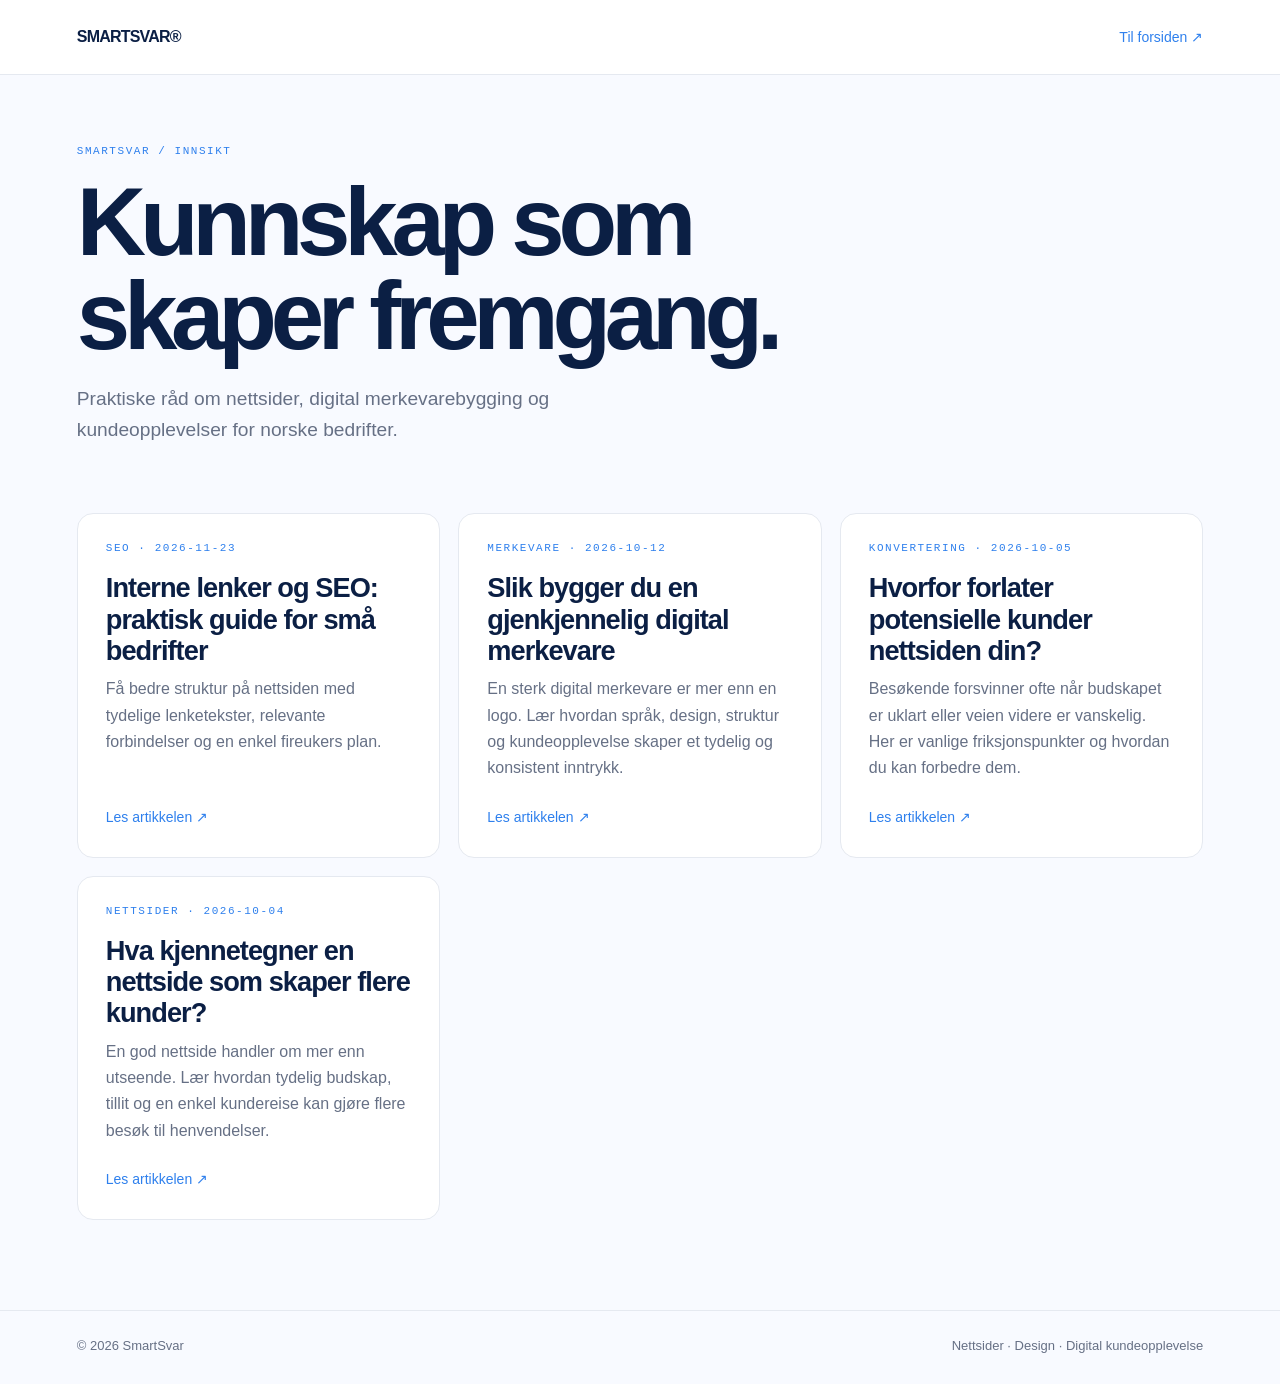
==== commit 597d610c: "blog: add internal linking guide and update index" ====
--- a/public/blog/index.html
+++ b/public/blog/index.html
@@ -1,7 +1,7 @@
 <!doctype html>
 <html lang="no"><head><meta charset="utf-8"><meta name="viewport" content="width=device-width, initial-scale=1"><title>Artikler og innsikt | SmartSvar</title><meta name="description" content="Praktiske råd om nettsider, digital merkevarebygging og kundeopplevelser for norske bedrifter."><link rel="canonical" href="https://smartsvar.no/blog/"><meta property="og:title" content="Artikler og innsikt | SmartSvar"><meta property="og:description" content="Praktiske råd om nettsider, digital merkevarebygging og kundeopplevelser."><style>
 :root{--ink:#0b1f44;--blue:#2f80ed;--muted:#667085;--line:#e5e9f0}*{box-sizing:border-box}body{margin:0;background:#f8faff;color:var(--ink);font-family:Inter,Arial,sans-serif;line-height:1.65}.top{padding:24px 6vw;border-bottom:1px solid var(--line);display:flex;justify-content:space-between;align-items:center;background:#fff}.brand{font-weight:800;letter-spacing:-.05em;color:var(--ink);text-decoration:none}.top a:last-child{color:var(--blue);text-decoration:none;font-size:14px}.hero{padding:70px 6vw 48px;max-width:1000px}.eyebrow{text-transform:uppercase;letter-spacing:.14em;font:11px monospace;color:var(--blue)}h1{font-size:clamp(3rem,8vw,6rem);line-height:.98;letter-spacing:-.065em;margin:18px 0}.hero p{font-size:1.2rem;color:#667085;max-width:620px}.grid{display:grid;grid-template-columns:repeat(auto-fit,minmax(280px,1fr));gap:18px;padding:0 6vw 90px}.card{display:flex;flex-direction:column;min-height:270px;background:#fff;border:1px solid var(--line);border-radius:16px;padding:28px;color:inherit;text-decoration:none;transition:transform .2s,border-color .2s}.card:hover{transform:translateY(-3px);border-color:#9bbdf4}.card h2{font-size:1.7rem;line-height:1.15;letter-spacing:-.035em;margin:18px 0 10px}.card p{color:#667085;margin:0 0 24px}.card span{color:var(--blue);margin-top:auto;font-size:14px}.empty{color:var(--muted)}.footer{border-top:1px solid var(--line);padding:24px 6vw;color:var(--muted);font-size:13px;display:flex;justify-content:space-between;gap:16px;flex-wrap:wrap}
-</style></head><body><header class="top"><a class="brand" href="/">SMARTSVAR®</a><a href="/">Til forsiden ↗</a></header><main><section class="hero"><div class="eyebrow">SMARTSVAR / INNSIKT</div><h1>Kunnskap som<br>skaper fremgang.</h1><p>Praktiske råd om nettsider, digital merkevarebygging og kundeopplevelser for norske bedrifter.</p></section><section class="grid"><a class="card" href="/blog/bilde-seo-alt-tekst-nettside/"><div class="eyebrow">SEO · 2026-11-16</div><h2>Bilde-SEO for små bedrifter: alt-tekst og raske bilder</h2><p>En praktisk guide til filnavn, alt-tekst, bildeformater og bedre bildeytelse på nettsiden.</p><span>Les artikkelen ↗</span></a>
+</style></head><body><header class="top"><a class="brand" href="/">SMARTSVAR®</a><a href="/">Til forsiden ↗</a></header><main><section class="hero"><div class="eyebrow">SMARTSVAR / INNSIKT</div><h1>Kunnskap som<br>skaper fremgang.</h1><p>Praktiske råd om nettsider, digital merkevarebygging og kundeopplevelser for norske bedrifter.</p></section><section class="grid"><a class="card" href="/blog/interne-lenker-seo/"><div class="eyebrow">SEO · 2026-11-23</div><h2>Interne lenker og SEO: praktisk guide for små bedrifter</h2><p>Få bedre struktur på nettsiden med tydelige lenketekster, relevante forbindelser og en enkel fireukers plan.</p><span>Les artikkelen ↗</span></a>
 <a class="card" href="/blog/slik-bygger-du-en-gjenkjennelig-merkevare/"><div class="eyebrow">Merkevare · 2026-10-12</div><h2>Slik bygger du en gjenkjennelig digital merkevare</h2><p>En sterk digital merkevare er mer enn en logo. Lær hvordan språk, design, struktur og kundeopplevelse skaper et tydelig og konsistent inntrykk.</p><span>Les artikkelen ↗</span></a>
 <a class="card" href="/blog/derfor-forlater-kunder-nettsiden/"><div class="eyebrow">Konvertering · 2026-10-05</div><h2>Hvorfor forlater potensielle kunder nettsiden din?</h2><p>Besøkende forsvinner ofte når budskapet er uklart eller veien videre er vanskelig. Her er vanlige friksjonspunkter og hvordan du kan forbedre dem.</p><span>Les artikkelen ↗</span></a>
 <a class="card" href="/blog/nettside-som-skaper-kunder/"><div class="eyebrow">Nettsider · 2026-10-04</div><h2>Hva kjennetegner en nettside som skaper flere kunder?</h2><p>En god nettside handler om mer enn utseende. Lær hvordan tydelig budskap, tillit og en enkel kundereise kan gjøre flere besøk til henvendelser.</p><span>Les artikkelen ↗</span></a></section></main><footer class="footer"><span>© 2026 SmartSvar</span><span>Nettsider · Design · Digital kundeopplevelse</span></footer></body></html>
